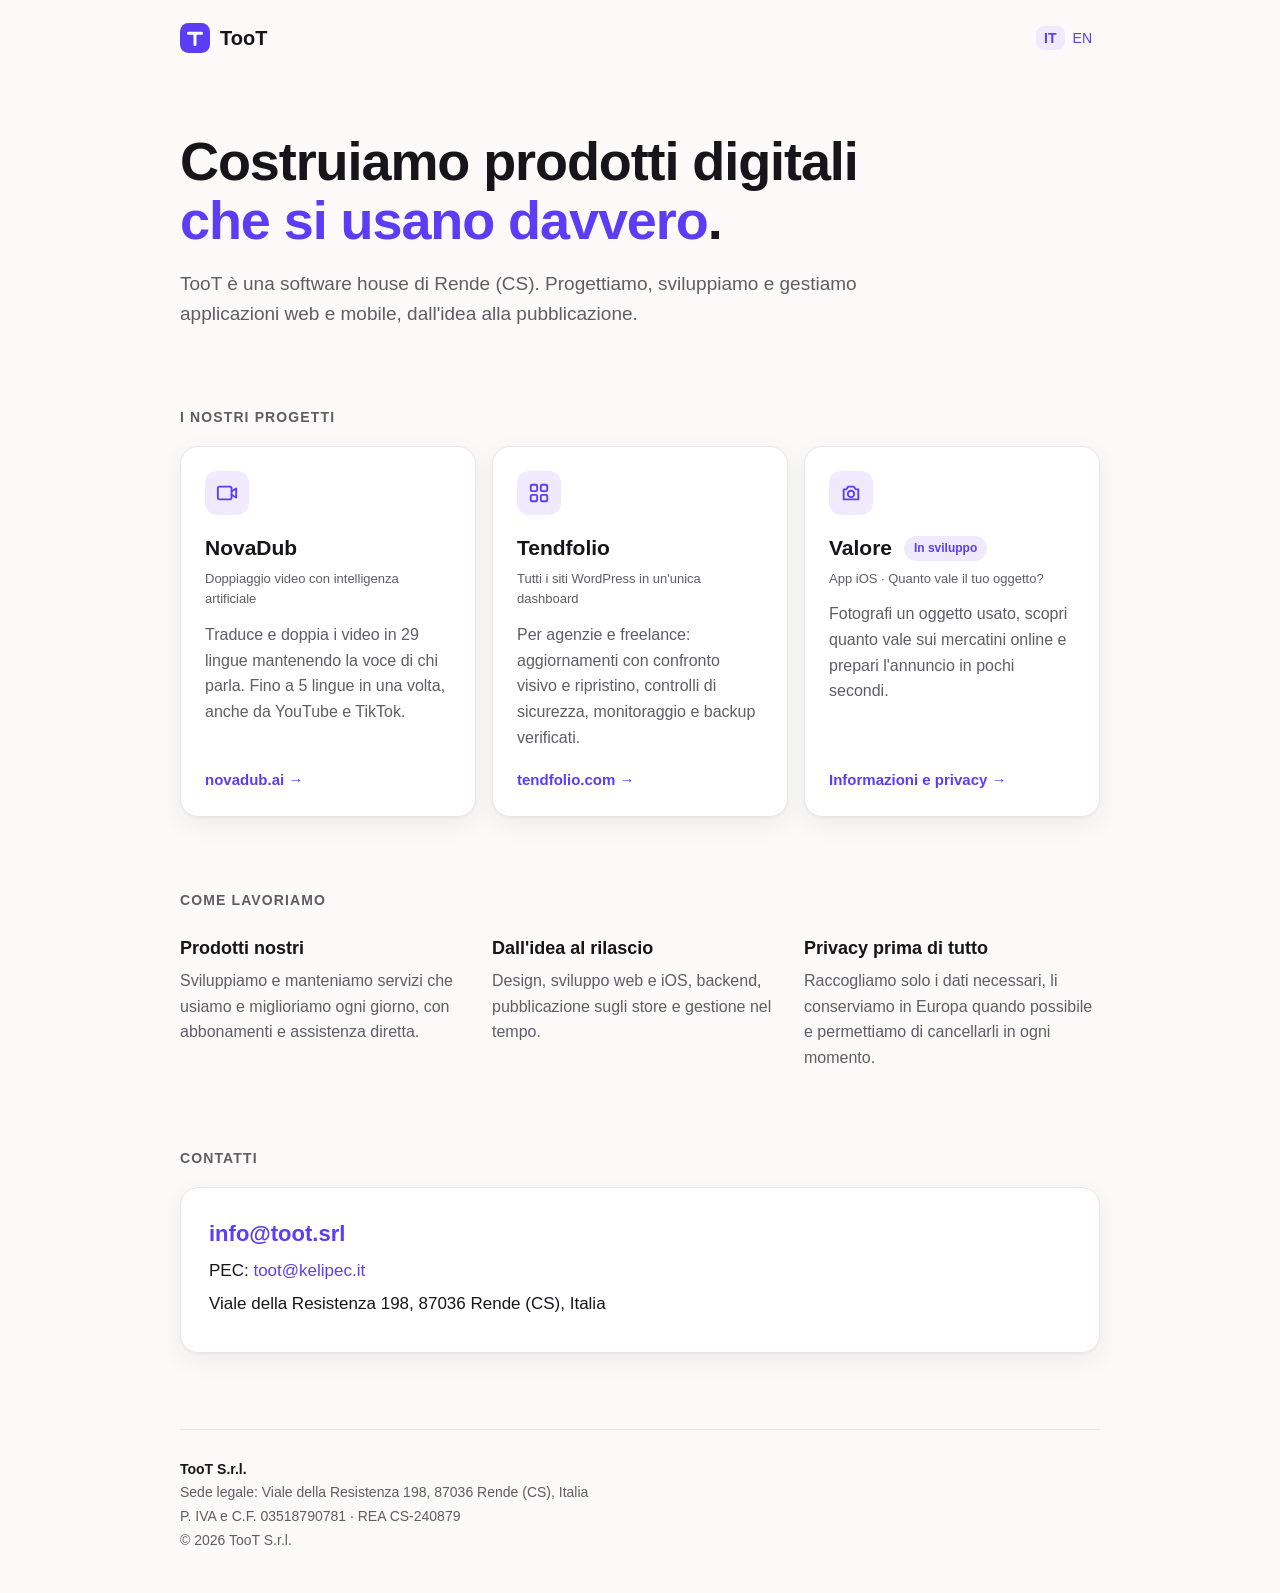
==== index.html @ 6fc220c2 "Sito aziendale di TooT S.r.l. (it, en) Co-Authored-By: Claude Opus 5.5 <noreply@anthropic.com>" ====
<!doctype html>
<html lang="it">
<head>
  <meta charset="utf-8">
  <meta name="viewport" content="width=device-width, initial-scale=1">
  <title>TooT S.r.l. — Prodotti digitali</title>
  <meta name="description" content="TooT S.r.l. progetta e sviluppa prodotti digitali: NovaDub, Tendfolio e Valore.">
  <link rel="alternate" hreflang="it" href="https://toot.srl/">
  <link rel="alternate" hreflang="en" href="https://toot.srl/en/">
  <link rel="icon" href="/favicon.svg" type="image/svg+xml">
  <link rel="stylesheet" href="/style.css">
</head>
<body>
  <div class="wrap">
    <header class="top">
      <a class="brand" href="/">
        <svg viewBox="0 0 32 32" aria-hidden="true"><rect width="32" height="32" rx="9" fill="#5b3df5"/><path d="M9 11h14M16 11v12" stroke="#fff" stroke-width="3.2" stroke-linecap="round"/></svg>
        TooT
      </a>
      <nav class="lang"><span>IT</span><a href="/en/">EN</a></nav>
    </header>

    <div class="hero">
      <h1>Costruiamo prodotti digitali <em>che si usano davvero</em>.</h1>
      <p>TooT è una software house di Rende (CS). Progettiamo, sviluppiamo e gestiamo applicazioni web e mobile, dall'idea alla pubblicazione.</p>
    </div>

    <section id="progetti">
      <h2>I nostri progetti</h2>
      <div class="projects">
        <article class="card">
          <div class="icon"><svg viewBox="0 0 24 24" fill="none" stroke="currentColor" stroke-width="2" stroke-linecap="round" stroke-linejoin="round"><rect x="2" y="5" width="15" height="14" rx="2"/><path d="m17 10 5-3v10l-5-3"/></svg></div>
          <h3>NovaDub</h3>
          <div class="tag">Doppiaggio video con intelligenza artificiale</div>
          <p>Traduce e doppia i video in 29 lingue mantenendo la voce di chi parla. Fino a 5 lingue in una volta, anche da YouTube e TikTok.</p>
          <a class="link" href="https://novadub.ai">novadub.ai →</a>
        </article>
        <article class="card">
          <div class="icon"><svg viewBox="0 0 24 24" fill="none" stroke="currentColor" stroke-width="2" stroke-linecap="round" stroke-linejoin="round"><rect x="3" y="3" width="7" height="7" rx="1.5"/><rect x="14" y="3" width="7" height="7" rx="1.5"/><rect x="3" y="14" width="7" height="7" rx="1.5"/><rect x="14" y="14" width="7" height="7" rx="1.5"/></svg></div>
          <h3>Tendfolio</h3>
          <div class="tag">Tutti i siti WordPress in un'unica dashboard</div>
          <p>Per agenzie e freelance: aggiornamenti con confronto visivo e ripristino, controlli di sicurezza, monitoraggio e backup verificati.</p>
          <a class="link" href="https://tendfolio.com">tendfolio.com →</a>
        </article>
        <article class="card">
          <div class="icon"><svg viewBox="0 0 24 24" fill="none" stroke="currentColor" stroke-width="2" stroke-linecap="round" stroke-linejoin="round"><path d="M4 8h3l2-3h6l2 3h3v11H4z"/><circle cx="12" cy="13" r="3.5"/></svg></div>
          <h3>Valore <span class="pill">In sviluppo</span></h3>
          <div class="tag">App iOS · Quanto vale il tuo oggetto?</div>
          <p>Fotografi un oggetto usato, scopri quanto vale sui mercatini online e prepari l'annuncio in pochi secondi.</p>
          <a class="link" href="https://dicemans.github.io/valore/it/">Informazioni e privacy →</a>
        </article>
      </div>
    </section>

    <section id="chi-siamo">
      <h2>Come lavoriamo</h2>
      <div class="about">
        <div><h3>Prodotti nostri</h3><p>Sviluppiamo e manteniamo servizi che usiamo e miglioriamo ogni giorno, con abbonamenti e assistenza diretta.</p></div>
        <div><h3>Dall'idea al rilascio</h3><p>Design, sviluppo web e iOS, backend, pubblicazione sugli store e gestione nel tempo.</p></div>
        <div><h3>Privacy prima di tutto</h3><p>Raccogliamo solo i dati necessari, li conserviamo in Europa quando possibile e permettiamo di cancellarli in ogni momento.</p></div>
      </div>
    </section>

    <section id="contatti">
      <h2>Contatti</h2>
      <div class="contact">
        <p class="big"><a href="mailto:info@toot.srl">info@toot.srl</a></p>
        <p>PEC: <a href="mailto:toot@kelipec.it">toot@kelipec.it</a></p>
        <p>Viale della Resistenza 198, 87036 Rende (CS), Italia</p>
      </div>
    </section>

    <footer>
      <div class="legal">
        <strong>TooT S.r.l.</strong><br>
        Sede legale: Viale della Resistenza 198, 87036 Rende (CS), Italia<br>
        P. IVA e C.F. 03518790781 · REA CS-240879<br>
        © <span id="y">2026</span> TooT S.r.l.
      </div>
    </footer>
  </div>
  <script>document.getElementById('y').textContent = new Date().getFullYear();</script>
</body>
</html>
---- style.css ----
:root {
  --bg: #fbfaf8;
  --surface: #ffffff;
  --text: #16151a;
  --muted: #5f5c66;
  --line: #e8e5ee;
  --accent: #5b3df5;
  --accent-soft: #efeafe;
  --shadow: 0 1px 2px rgba(22, 21, 26, .04), 0 8px 24px rgba(22, 21, 26, .06);
}
@media (prefers-color-scheme: dark) {
  :root {
    --bg: #0f0e13;
    --surface: #18171e;
    --text: #f2f0f7;
    --muted: #a19dab;
    --line: #2a2833;
    --accent: #9a86ff;
    --accent-soft: #231f3a;
    --shadow: none;
  }
}

* { box-sizing: border-box; }
html { -webkit-text-size-adjust: 100%; }
body {
  margin: 0;
  background: var(--bg);
  color: var(--text);
  font: 17px/1.6 -apple-system, BlinkMacSystemFont, "Inter", "Segoe UI", Roboto, sans-serif;
}
a { color: var(--accent); text-decoration: none; }
a:hover { text-decoration: underline; }
.wrap { max-width: 960px; margin: 0 auto; padding: 0 20px; }

header.top {
  display: flex; align-items: center; justify-content: space-between;
  padding: 22px 0;
}
.brand { display: flex; align-items: center; gap: 10px; font-weight: 700; font-size: 20px; color: var(--text); }
.brand:hover { text-decoration: none; }
.brand svg { width: 30px; height: 30px; }
.lang { font-size: 14px; color: var(--muted); }
.lang a, .lang span { padding: 4px 8px; border-radius: 8px; }
.lang span { background: var(--accent-soft); color: var(--accent); font-weight: 600; }

.hero { padding: 56px 0 40px; }
.hero h1 {
  font-size: clamp(34px, 6vw, 54px); line-height: 1.1; letter-spacing: -0.02em;
  margin: 0 0 18px; max-width: 14em;
}
.hero h1 em { font-style: normal; color: var(--accent); }
.hero p { font-size: 19px; color: var(--muted); max-width: 36em; margin: 0; }

section { padding: 36px 0; }
section h2 { font-size: 14px; text-transform: uppercase; letter-spacing: .08em; color: var(--muted); margin: 0 0 18px; }

.projects { display: grid; grid-template-columns: repeat(auto-fit, minmax(260px, 1fr)); gap: 16px; }
.card {
  background: var(--surface); border: 1px solid var(--line); border-radius: 18px;
  padding: 24px; box-shadow: var(--shadow); display: flex; flex-direction: column;
}
.card .icon {
  width: 44px; height: 44px; border-radius: 12px; display: grid; place-items: center;
  background: var(--accent-soft); color: var(--accent); margin-bottom: 16px;
}
.card .icon svg { width: 22px; height: 22px; }
.card h3 { margin: 0 0 4px; font-size: 21px; }
.card .tag { font-size: 13px; color: var(--muted); margin-bottom: 12px; }
.card p { margin: 0 0 18px; color: var(--muted); font-size: 16px; flex: 1; }
.card .link { font-weight: 600; font-size: 15px; }
.pill {
  display: inline-block; font-size: 12px; font-weight: 600; padding: 3px 10px; border-radius: 999px;
  background: var(--accent-soft); color: var(--accent); margin-left: 6px; vertical-align: 3px;
}

.about { display: grid; grid-template-columns: repeat(auto-fit, minmax(260px, 1fr)); gap: 16px; }
.about div { padding: 4px 0; }
.about h3 { margin: 0 0 6px; font-size: 18px; }
.about p { margin: 0; color: var(--muted); font-size: 16px; }

.contact {
  background: var(--surface); border: 1px solid var(--line); border-radius: 18px; padding: 28px;
  box-shadow: var(--shadow);
}
.contact p { margin: 0 0 6px; }
.contact .big { font-size: 22px; font-weight: 600; }

footer {
  border-top: 1px solid var(--line); margin-top: 40px; padding: 28px 0 40px;
  font-size: 14px; color: var(--muted);
}
footer .legal { line-height: 1.7; }
footer strong { color: var(--text); }
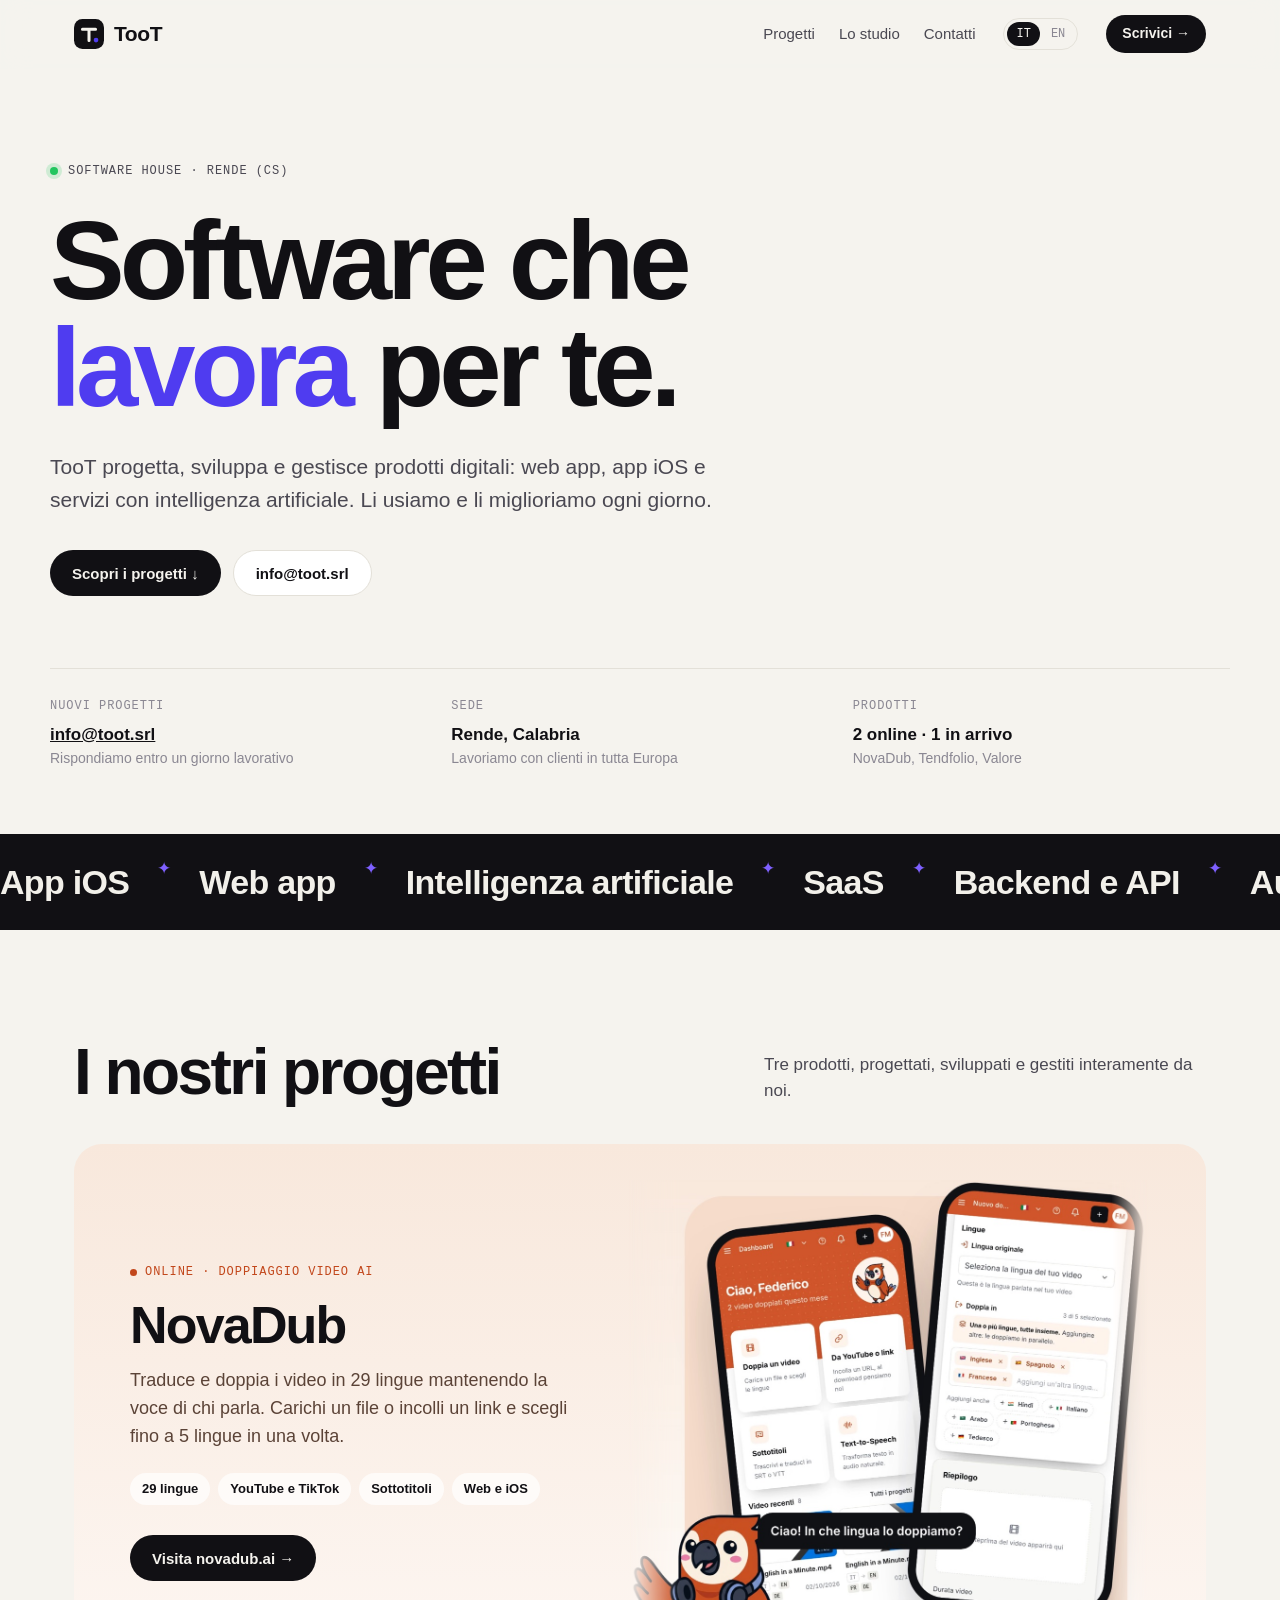
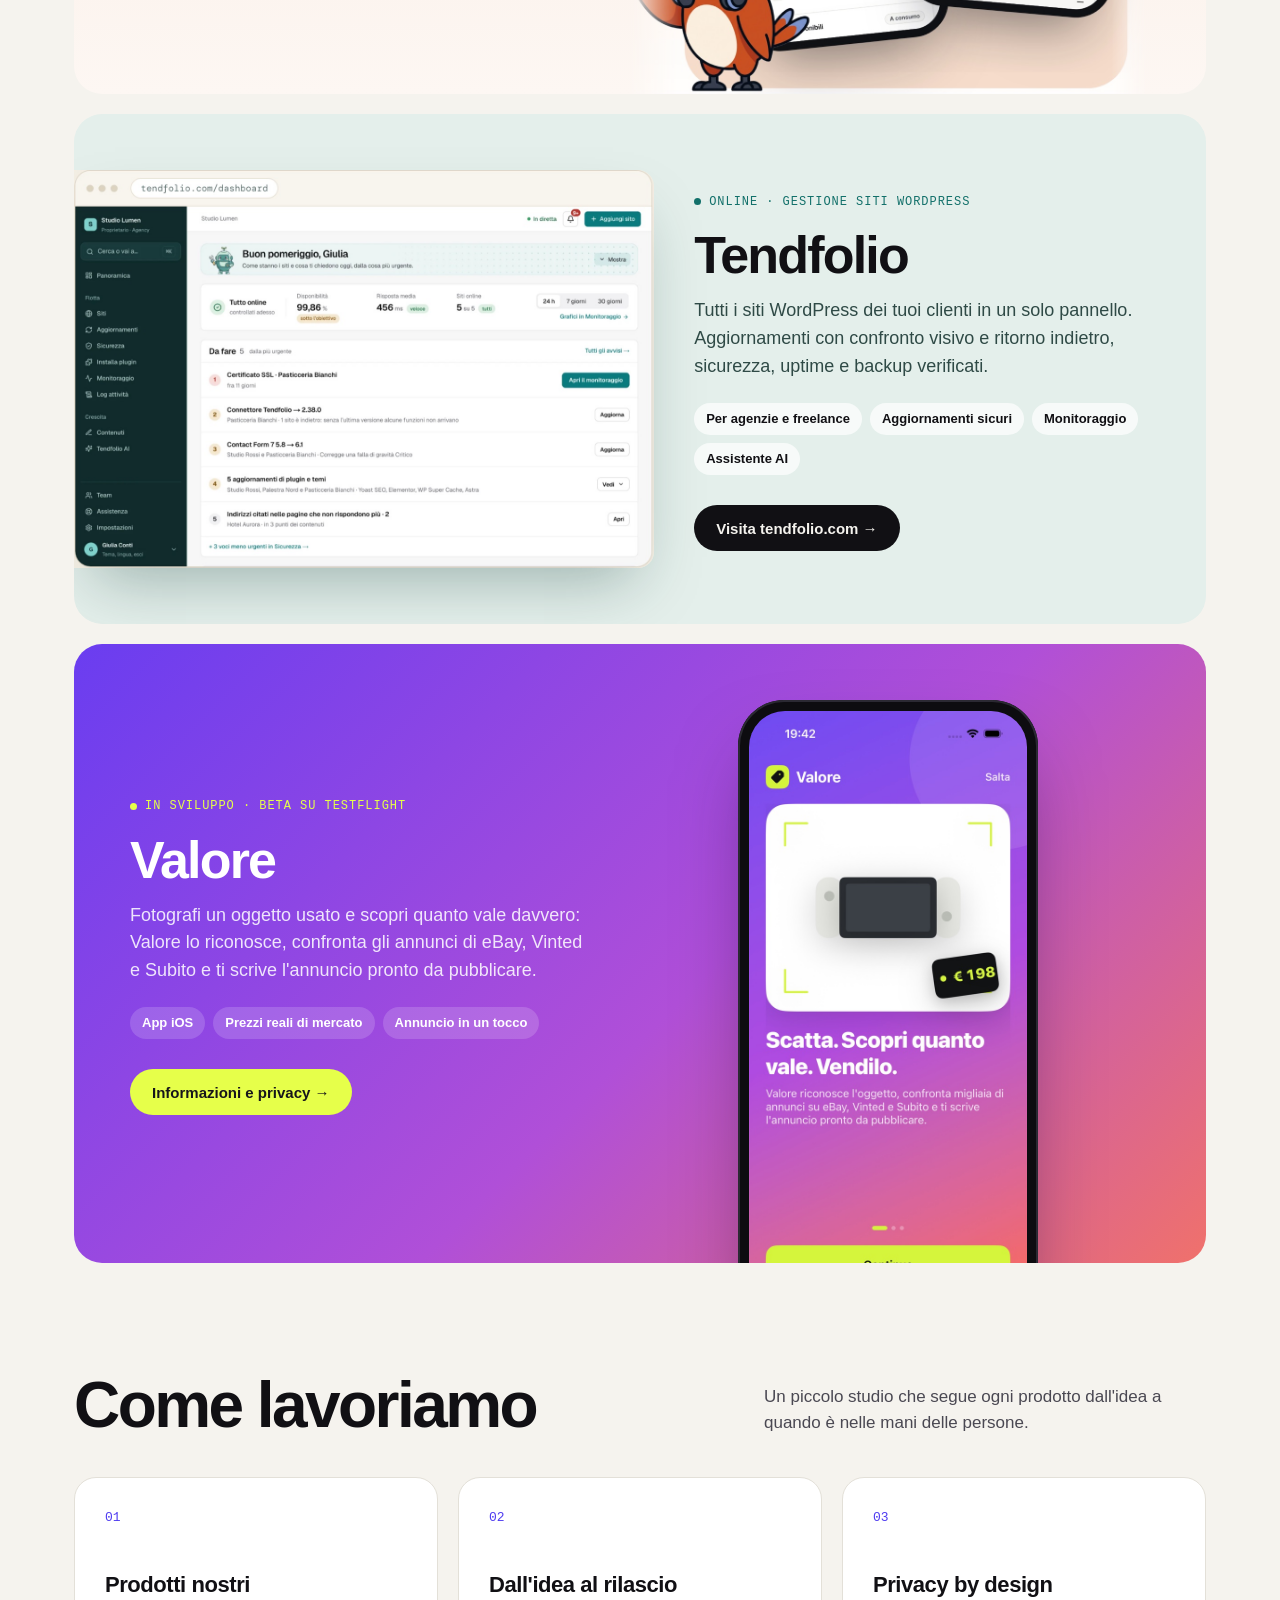
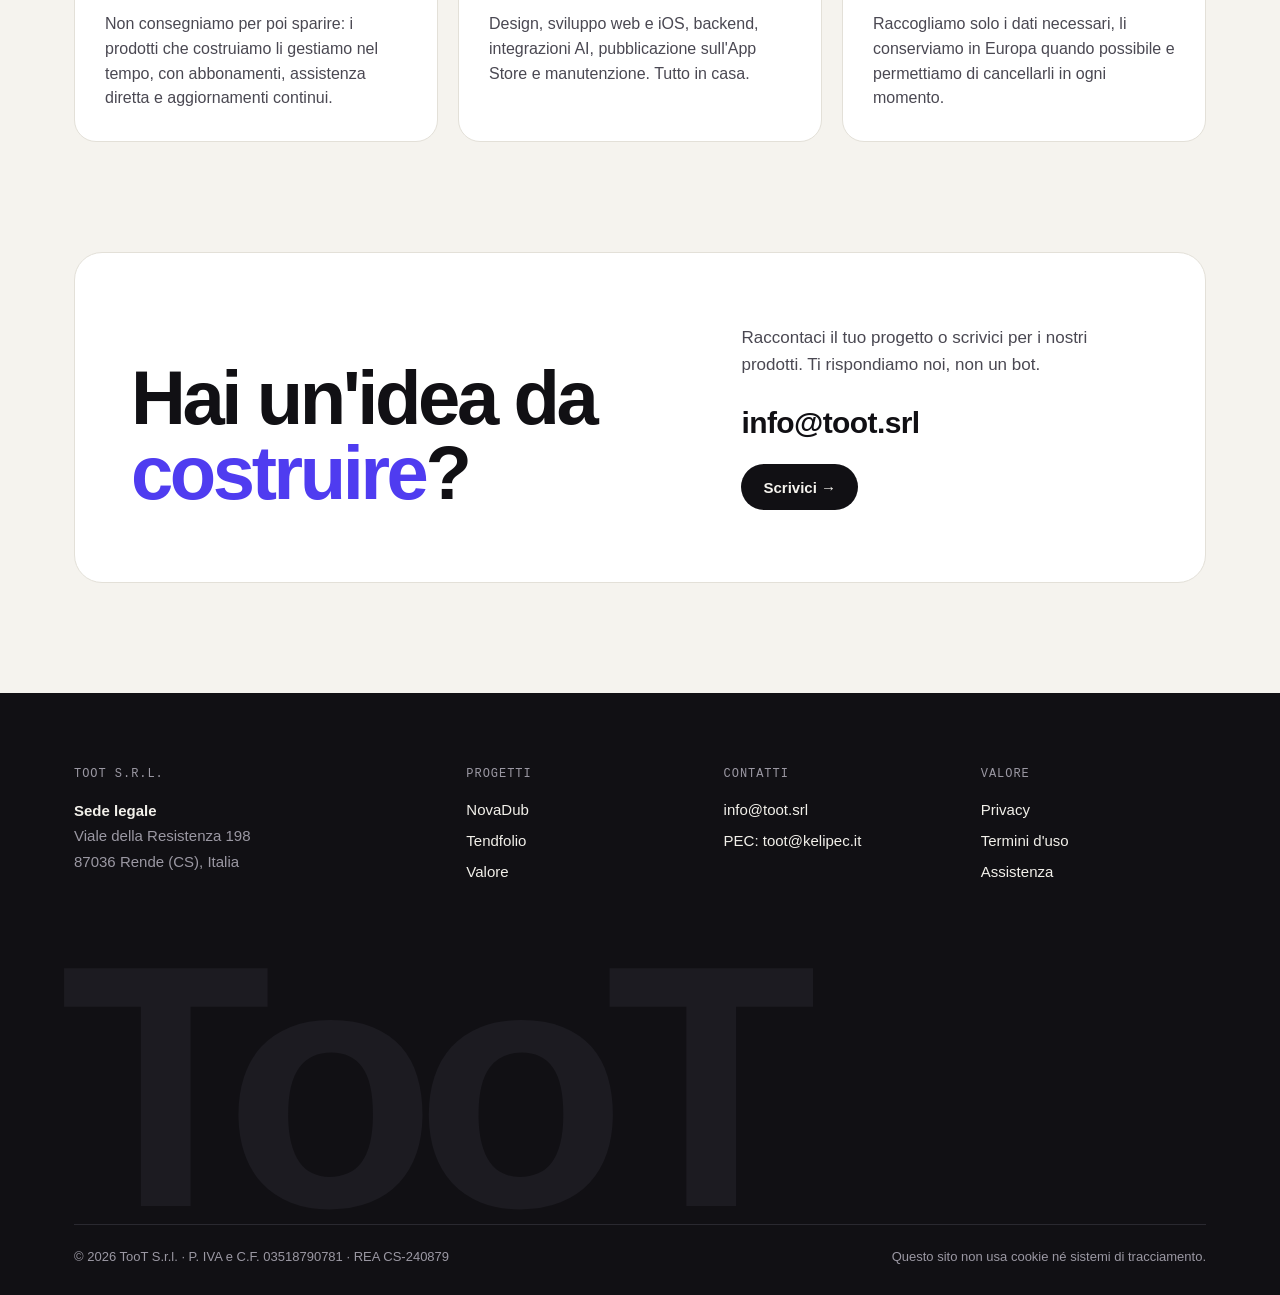
==== commit 99366534: "Nuovo design: progetti con immagini reali, sezione studio, contatti e footer Co-Authored-By: Claude " ====
--- a/index.html
+++ b/index.html
@@ -3,82 +3,149 @@
 <head>
   <meta charset="utf-8">
   <meta name="viewport" content="width=device-width, initial-scale=1">
-  <title>TooT S.r.l. — Prodotti digitali</title>
-  <meta name="description" content="TooT S.r.l. progetta e sviluppa prodotti digitali: NovaDub, Tendfolio e Valore.">
+  <title>TooT S.r.l. — Software house a Rende</title>
+  <meta name="description" content="TooT S.r.l. progetta, sviluppa e gestisce prodotti digitali: NovaDub, Tendfolio e Valore.">
+  <meta property="og:title" content="TooT S.r.l. — Software house a Rende">
+  <meta property="og:description" content="Progettiamo, sviluppiamo e gestiamo prodotti digitali: NovaDub, Tendfolio e Valore.">
+  <meta property="og:image" content="https://toot.srl/img/tendfolio.jpg">
   <link rel="alternate" hreflang="it" href="https://toot.srl/">
   <link rel="alternate" hreflang="en" href="https://toot.srl/en/">
   <link rel="icon" href="/favicon.svg" type="image/svg+xml">
   <link rel="stylesheet" href="/style.css">
 </head>
 <body>
-  <div class="wrap">
-    <header class="top">
+  <header class="nav">
+    <div class="wrap">
       <a class="brand" href="/">
-        <svg viewBox="0 0 32 32" aria-hidden="true"><rect width="32" height="32" rx="9" fill="#5b3df5"/><path d="M9 11h14M16 11v12" stroke="#fff" stroke-width="3.2" stroke-linecap="round"/></svg>
+        <svg viewBox="0 0 32 32" aria-hidden="true"><rect width="32" height="32" rx="9" fill="#111014"/><path d="M9 11h14M16 11v12" stroke="#f5f3ee" stroke-width="3.2" stroke-linecap="round"/><circle cx="23.5" cy="22.5" r="2.5" fill="#4f3cf0"/></svg>
         TooT
       </a>
-      <nav class="lang"><span>IT</span><a href="/en/">EN</a></nav>
-    </header>
+      <nav class="nav-links"><a href="#progetti">Progetti</a><a href="#studio">Lo studio</a><a href="#contatti">Contatti</a></nav>
+      <div class="lang"><span>IT</span><a href="/en/">EN</a></div>
+      <a class="btn btn-dark btn-sm" href="mailto:info@toot.srl">Scrivici →</a>
+    </div>
+  </header>
 
-    <div class="hero">
-      <h1>Costruiamo prodotti digitali <em>che si usano davvero</em>.</h1>
-      <p>TooT è una software house di Rende (CS). Progettiamo, sviluppiamo e gestiamo applicazioni web e mobile, dall'idea alla pubblicazione.</p>
+  <main>
+    <div class="wrap hero">
+      <div class="eyebrow mono"><i></i>Software house · Rende (CS)</div>
+      <h1>Software che <em>lavora</em> per te.</h1>
+      <p class="lead">TooT progetta, sviluppa e gestisce prodotti digitali: web app, app iOS e servizi con intelligenza artificiale. Li usiamo e li miglioriamo ogni giorno.</p>
+      <div class="actions">
+        <a class="btn btn-dark" href="#progetti">Scopri i progetti ↓</a>
+        <a class="btn btn-ghost" href="mailto:info@toot.srl">info@toot.srl</a>
+      </div>
+      <div class="facts">
+        <div><div class="mono">Nuovi progetti</div><p><a href="mailto:info@toot.srl">info@toot.srl</a><small>Rispondiamo entro un giorno lavorativo</small></p></div>
+        <div><div class="mono">Sede</div><p>Rende, Calabria<small>Lavoriamo con clienti in tutta Europa</small></p></div>
+        <div><div class="mono">Prodotti</div><p>2 online · 1 in arrivo<small>NovaDub, Tendfolio, Valore</small></p></div>
+      </div>
+    </div>
+
+    <div class="band" aria-hidden="true">
+      <div class="track">
+        <span>App iOS</span><b>✦</b><span>Web app</span><b>✦</b><span>Intelligenza artificiale</span><b>✦</b><span>SaaS</span><b>✦</b><span>Backend e API</span><b>✦</b><span>Automazioni</span><b>✦</b>
+        <span>App iOS</span><b>✦</b><span>Web app</span><b>✦</b><span>Intelligenza artificiale</span><b>✦</b><span>SaaS</span><b>✦</b><span>Backend e API</span><b>✦</b><span>Automazioni</span><b>✦</b>
+      </div>
     </div>
 
     <section id="progetti">
-      <h2>I nostri progetti</h2>
-      <div class="projects">
-        <article class="card">
-          <div class="icon"><svg viewBox="0 0 24 24" fill="none" stroke="currentColor" stroke-width="2" stroke-linecap="round" stroke-linejoin="round"><rect x="2" y="5" width="15" height="14" rx="2"/><path d="m17 10 5-3v10l-5-3"/></svg></div>
-          <h3>NovaDub</h3>
-          <div class="tag">Doppiaggio video con intelligenza artificiale</div>
-          <p>Traduce e doppia i video in 29 lingue mantenendo la voce di chi parla. Fino a 5 lingue in una volta, anche da YouTube e TikTok.</p>
-          <a class="link" href="https://novadub.ai">novadub.ai →</a>
-        </article>
-        <article class="card">
-          <div class="icon"><svg viewBox="0 0 24 24" fill="none" stroke="currentColor" stroke-width="2" stroke-linecap="round" stroke-linejoin="round"><rect x="3" y="3" width="7" height="7" rx="1.5"/><rect x="14" y="3" width="7" height="7" rx="1.5"/><rect x="3" y="14" width="7" height="7" rx="1.5"/><rect x="14" y="14" width="7" height="7" rx="1.5"/></svg></div>
-          <h3>Tendfolio</h3>
-          <div class="tag">Tutti i siti WordPress in un'unica dashboard</div>
-          <p>Per agenzie e freelance: aggiornamenti con confronto visivo e ripristino, controlli di sicurezza, monitoraggio e backup verificati.</p>
-          <a class="link" href="https://tendfolio.com">tendfolio.com →</a>
-        </article>
-        <article class="card">
-          <div class="icon"><svg viewBox="0 0 24 24" fill="none" stroke="currentColor" stroke-width="2" stroke-linecap="round" stroke-linejoin="round"><path d="M4 8h3l2-3h6l2 3h3v11H4z"/><circle cx="12" cy="13" r="3.5"/></svg></div>
-          <h3>Valore <span class="pill">In sviluppo</span></h3>
-          <div class="tag">App iOS · Quanto vale il tuo oggetto?</div>
-          <p>Fotografi un oggetto usato, scopri quanto vale sui mercatini online e prepari l'annuncio in pochi secondi.</p>
-          <a class="link" href="https://dicemans.github.io/valore/it/">Informazioni e privacy →</a>
-        </article>
+      <div class="wrap">
+        <div class="section-head">
+          <h2>I nostri progetti</h2>
+          <p>Tre prodotti, progettati, sviluppati e gestiti interamente da noi.</p>
+        </div>
+
+        <div class="projects">
+          <article class="project p-nova">
+            <div class="copy">
+              <div class="mono badge"><i></i>Online · Doppiaggio video AI</div>
+              <h3>NovaDub</h3>
+              <p>Traduce e doppia i video in 29 lingue mantenendo la voce di chi parla. Carichi un file o incolli un link e scegli fino a 5 lingue in una volta.</p>
+              <ul class="chips"><li>29 lingue</li><li>YouTube e TikTok</li><li>Sottotitoli</li><li>Web e iOS</li></ul>
+              <a class="btn btn-dark" href="https://novadub.ai">Visita novadub.ai →</a>
+            </div>
+            <div class="visual"><img src="/img/novadub.jpg" alt="L'app NovaDub: dashboard e scelta delle lingue per il doppiaggio" width="1100" height="1087" loading="lazy"></div>
+          </article>
+
+          <article class="project p-tend flip">
+            <div class="copy">
+              <div class="mono badge"><i></i>Online · Gestione siti WordPress</div>
+              <h3>Tendfolio</h3>
+              <p>Tutti i siti WordPress dei tuoi clienti in un solo pannello. Aggiornamenti con confronto visivo e ritorno indietro, sicurezza, uptime e backup verificati.</p>
+              <ul class="chips"><li>Per agenzie e freelance</li><li>Aggiornamenti sicuri</li><li>Monitoraggio</li><li>Assistente AI</li></ul>
+              <a class="btn btn-dark" href="https://tendfolio.com">Visita tendfolio.com →</a>
+            </div>
+            <div class="visual"><img src="/img/tendfolio.jpg" alt="La dashboard di Tendfolio con lo stato dei siti e le attività da fare" width="1300" height="892" loading="lazy"></div>
+          </article>
+
+          <article class="project p-valore">
+            <div class="copy">
+              <div class="mono badge"><i></i>In sviluppo · Beta su TestFlight</div>
+              <h3>Valore</h3>
+              <p>Fotografi un oggetto usato e scopri quanto vale davvero: Valore lo riconosce, confronta gli annunci di eBay, Vinted e Subito e ti scrive l'annuncio pronto da pubblicare.</p>
+              <ul class="chips"><li>App iOS</li><li>Prezzi reali di mercato</li><li>Annuncio in un tocco</li></ul>
+              <a class="btn btn-dark" href="https://dicemans.github.io/valore/it/">Informazioni e privacy →</a>
+            </div>
+            <div class="visual"><div class="phone"><img src="/img/valore.jpg" alt="Valore: scatta, scopri quanto vale, vendilo" width="598" height="1300" loading="lazy"></div></div>
+          </article>
+        </div>
       </div>
     </section>
 
-    <section id="chi-siamo">
-      <h2>Come lavoriamo</h2>
-      <div class="about">
-        <div><h3>Prodotti nostri</h3><p>Sviluppiamo e manteniamo servizi che usiamo e miglioriamo ogni giorno, con abbonamenti e assistenza diretta.</p></div>
-        <div><h3>Dall'idea al rilascio</h3><p>Design, sviluppo web e iOS, backend, pubblicazione sugli store e gestione nel tempo.</p></div>
-        <div><h3>Privacy prima di tutto</h3><p>Raccogliamo solo i dati necessari, li conserviamo in Europa quando possibile e permettiamo di cancellarli in ogni momento.</p></div>
+    <section id="studio">
+      <div class="wrap">
+        <div class="section-head">
+          <h2>Come lavoriamo</h2>
+          <p>Un piccolo studio che segue ogni prodotto dall'idea a quando è nelle mani delle persone.</p>
+        </div>
+        <div class="pillars">
+          <div class="pillar"><div class="num">01</div><h3>Prodotti nostri</h3><p>Non consegniamo per poi sparire: i prodotti che costruiamo li gestiamo nel tempo, con abbonamenti, assistenza diretta e aggiornamenti continui.</p></div>
+          <div class="pillar"><div class="num">02</div><h3>Dall'idea al rilascio</h3><p>Design, sviluppo web e iOS, backend, integrazioni AI, pubblicazione sull'App Store e manutenzione. Tutto in casa.</p></div>
+          <div class="pillar"><div class="num">03</div><h3>Privacy by design</h3><p>Raccogliamo solo i dati necessari, li conserviamo in Europa quando possibile e permettiamo di cancellarli in ogni momento.</p></div>
+        </div>
       </div>
     </section>
 
-    <section id="contatti">
-      <h2>Contatti</h2>
-      <div class="contact">
-        <p class="big"><a href="mailto:info@toot.srl">info@toot.srl</a></p>
-        <p>PEC: <a href="mailto:toot@kelipec.it">toot@kelipec.it</a></p>
-        <p>Viale della Resistenza 198, 87036 Rende (CS), Italia</p>
+    <div class="wrap" id="contatti">
+      <div class="cta">
+        <h2>Hai un'idea da <em>costruire</em>?</h2>
+        <div class="side">
+          <p>Raccontaci il tuo progetto o scrivici per i nostri prodotti. Ti rispondiamo noi, non un bot.</p>
+          <a class="mail" href="mailto:info@toot.srl">info@toot.srl</a>
+          <a class="btn btn-dark" href="mailto:info@toot.srl">Scrivici →</a>
+        </div>
       </div>
-    </section>
+    </div>
+  </main>
 
-    <footer>
-      <div class="legal">
-        <strong>TooT S.r.l.</strong><br>
-        Sede legale: Viale della Resistenza 198, 87036 Rende (CS), Italia<br>
-        P. IVA e C.F. 03518790781 · REA CS-240879<br>
-        © <span id="y">2026</span> TooT S.r.l.
+  <footer>
+    <div class="wrap">
+      <div class="foot-grid">
+        <div class="foot-about">
+          <div class="mono">TooT S.r.l.</div>
+          <p><strong>Sede legale</strong><br>Viale della Resistenza 198<br>87036 Rende (CS), Italia</p>
+        </div>
+        <div>
+          <div class="mono">Progetti</div>
+          <ul><li><a href="https://novadub.ai">NovaDub</a></li><li><a href="https://tendfolio.com">Tendfolio</a></li><li><a href="https://dicemans.github.io/valore/it/">Valore</a></li></ul>
+        </div>
+        <div>
+          <div class="mono">Contatti</div>
+          <ul><li><a href="mailto:info@toot.srl">info@toot.srl</a></li><li><a href="mailto:toot@kelipec.it">PEC: toot@kelipec.it</a></li></ul>
+        </div>
+        <div>
+          <div class="mono">Valore</div>
+          <ul><li><a href="https://dicemans.github.io/valore/it/privacy">Privacy</a></li><li><a href="https://dicemans.github.io/valore/it/terms">Termini d'uso</a></li><li><a href="https://dicemans.github.io/valore/it/support">Assistenza</a></li></ul>
+        </div>
       </div>
-    </footer>
-  </div>
-  <script>document.getElementById('y').textContent = new Date().getFullYear();</script>
+      <div class="wordmark" aria-hidden="true">TooT</div>
+      <div class="legal-bar">
+        <span>© <span class="y">2026</span> TooT S.r.l. · P. IVA e C.F. 03518790781 · REA CS-240879</span>
+        <span>Questo sito non usa cookie né sistemi di tracciamento.</span>
+      </div>
+    </div>
+  </footer>
+  <script>document.querySelectorAll('.y').forEach(function (el) { el.textContent = new Date().getFullYear(); });</script>
 </body>
 </html>
--- a/style.css
+++ b/style.css
@@ -1,94 +1,195 @@
 :root {
-  --bg: #fbfaf8;
-  --surface: #ffffff;
-  --text: #16151a;
-  --muted: #5f5c66;
-  --line: #e8e5ee;
-  --accent: #5b3df5;
-  --accent-soft: #efeafe;
-  --shadow: 0 1px 2px rgba(22, 21, 26, .04), 0 8px 24px rgba(22, 21, 26, .06);
-}
-@media (prefers-color-scheme: dark) {
-  :root {
-    --bg: #0f0e13;
-    --surface: #18171e;
-    --text: #f2f0f7;
-    --muted: #a19dab;
-    --line: #2a2833;
-    --accent: #9a86ff;
-    --accent-soft: #231f3a;
-    --shadow: none;
-  }
+  --paper: #f5f3ee;
+  --card: #ffffff;
+  --ink: #111014;
+  --ink-2: #4a4852;
+  --ink-3: #8a8792;
+  --line: #e3e0d8;
+  --accent: #4f3cf0;
+  --night: #111014;
+  --night-2: #1c1b21;
+  --night-text: #f2f0ea;
+  --night-muted: #9b98a3;
+  --nova: #f7e6da;
+  --nova-ink: #c2471b;
+  --tend: #e4efeb;
+  --tend-ink: #12706a;
+  --sans: -apple-system, BlinkMacSystemFont, "SF Pro Display", "Segoe UI", Roboto, "Helvetica Neue", Arial, sans-serif;
+  --mono: ui-monospace, "SF Mono", SFMono-Regular, Menlo, Consolas, monospace;
+  --radius: 28px;
 }
 
 * { box-sizing: border-box; }
-html { -webkit-text-size-adjust: 100%; }
+html { -webkit-text-size-adjust: 100%; scroll-behavior: smooth; }
 body {
   margin: 0;
-  background: var(--bg);
-  color: var(--text);
-  font: 17px/1.6 -apple-system, BlinkMacSystemFont, "Inter", "Segoe UI", Roboto, sans-serif;
+  background: var(--paper);
+  color: var(--ink);
+  font: 17px/1.55 var(--sans);
+  -webkit-font-smoothing: antialiased;
+  overflow-x: hidden;
 }
-a { color: var(--accent); text-decoration: none; }
-a:hover { text-decoration: underline; }
-.wrap { max-width: 960px; margin: 0 auto; padding: 0 20px; }
+img { display: block; max-width: 100%; height: auto; }
+a { color: inherit; }
+.wrap { max-width: 1180px; margin: 0 auto; padding: 0 24px; }
+.mono { font-family: var(--mono); font-size: 12px; letter-spacing: .08em; text-transform: uppercase; }
 
-header.top {
-  display: flex; align-items: center; justify-content: space-between;
-  padding: 22px 0;
+/* Nav */
+.nav {
+  position: sticky; top: 0; z-index: 10;
+  background: color-mix(in srgb, var(--paper) 82%, transparent);
+  backdrop-filter: saturate(1.6) blur(14px);
+  -webkit-backdrop-filter: saturate(1.6) blur(14px);
+  border-bottom: 1px solid transparent;
 }
-.brand { display: flex; align-items: center; gap: 10px; font-weight: 700; font-size: 20px; color: var(--text); }
-.brand:hover { text-decoration: none; }
-.brand svg { width: 30px; height: 30px; }
-.lang { font-size: 14px; color: var(--muted); }
-.lang a, .lang span { padding: 4px 8px; border-radius: 8px; }
-.lang span { background: var(--accent-soft); color: var(--accent); font-weight: 600; }
+.nav .wrap { display: flex; align-items: center; gap: 28px; height: 68px; }
+.brand { display: flex; align-items: center; gap: 10px; font-weight: 800; font-size: 21px; letter-spacing: -.02em; text-decoration: none; }
+.brand svg { width: 30px; height: 30px; flex: none; }
+.nav-links { display: flex; gap: 24px; margin-left: auto; font-size: 15px; }
+.nav-links a { text-decoration: none; color: var(--ink-2); }
+.nav-links a:hover { color: var(--ink); }
+.lang { display: flex; gap: 2px; font-family: var(--mono); font-size: 12px; border: 1px solid var(--line); border-radius: 999px; padding: 3px; }
+.lang a, .lang span { padding: 3px 9px; border-radius: 999px; text-decoration: none; color: var(--ink-3); }
+.lang span { background: var(--ink); color: var(--paper); }
 
-.hero { padding: 56px 0 40px; }
+.btn {
+  display: inline-flex; align-items: center; gap: 8px; height: 46px; padding: 0 22px;
+  border-radius: 999px; font-weight: 600; font-size: 15px; text-decoration: none;
+  transition: transform .15s ease, background .15s ease;
+}
+.btn:hover { transform: translateY(-1px); }
+.btn-dark { background: var(--ink); color: var(--paper); }
+.btn-ghost { border: 1px solid var(--line); background: var(--card); color: var(--ink); }
+.btn-light { background: var(--paper); color: var(--ink); }
+.btn-sm { height: 38px; padding: 0 16px; font-size: 14px; }
+
+/* Hero */
+.hero { padding: 88px 0 64px; }
+.eyebrow { display: inline-flex; align-items: center; gap: 10px; color: var(--ink-2); margin-bottom: 28px; }
+.eyebrow i { width: 8px; height: 8px; border-radius: 50%; background: #22c55e; box-shadow: 0 0 0 4px rgba(34, 197, 94, .18); }
 .hero h1 {
-  font-size: clamp(34px, 6vw, 54px); line-height: 1.1; letter-spacing: -0.02em;
-  margin: 0 0 18px; max-width: 14em;
+  font-size: clamp(46px, 9vw, 112px); line-height: .95; letter-spacing: -.045em; font-weight: 800;
+  margin: 0 0 30px; max-width: 11ch;
 }
 .hero h1 em { font-style: normal; color: var(--accent); }
-.hero p { font-size: 19px; color: var(--muted); max-width: 36em; margin: 0; }
+.hero .lead { font-size: clamp(18px, 2vw, 21px); color: var(--ink-2); max-width: 34em; margin: 0 0 34px; }
+.hero .actions { display: flex; flex-wrap: wrap; gap: 12px; }
+.facts {
+  display: grid; grid-template-columns: repeat(3, 1fr); gap: 24px;
+  margin-top: 72px; padding-top: 28px; border-top: 1px solid var(--line);
+}
+.facts .mono { color: var(--ink-3); margin-bottom: 6px; }
+.facts p { margin: 0; font-weight: 600; }
+.facts small { display: block; color: var(--ink-3); font-weight: 400; font-size: 14px; }
 
-section { padding: 36px 0; }
-section h2 { font-size: 14px; text-transform: uppercase; letter-spacing: .08em; color: var(--muted); margin: 0 0 18px; }
+/* Marquee */
+.band { background: var(--night); color: var(--night-text); overflow: hidden; padding: 22px 0; }
+.track { display: flex; width: max-content; animation: slide 38s linear infinite; }
+.track span { font-size: clamp(22px, 3vw, 34px); font-weight: 700; letter-spacing: -.02em; white-space: nowrap; padding-right: 28px; }
+.track b { color: var(--accent); filter: brightness(1.6); padding-right: 28px; font-weight: 400; }
+@keyframes slide { to { transform: translateX(-50%); } }
+@media (prefers-reduced-motion: reduce) { .track { animation: none; } }
 
-.projects { display: grid; grid-template-columns: repeat(auto-fit, minmax(260px, 1fr)); gap: 16px; }
-.card {
-  background: var(--surface); border: 1px solid var(--line); border-radius: 18px;
-  padding: 24px; box-shadow: var(--shadow); display: flex; flex-direction: column;
+/* Sections */
+section { padding: 110px 0 0; }
+.section-head { display: flex; justify-content: space-between; align-items: end; gap: 24px; margin-bottom: 40px; flex-wrap: wrap; }
+.section-head h2 { font-size: clamp(36px, 5.5vw, 64px); line-height: 1; letter-spacing: -.04em; margin: 0; font-weight: 800; }
+.section-head p { margin: 0; color: var(--ink-2); max-width: 26em; }
+
+/* Projects */
+.projects { display: grid; gap: 20px; }
+.project {
+  display: grid; grid-template-columns: 1fr 1.15fr; align-items: center; gap: 40px;
+  border-radius: var(--radius); padding: 56px; overflow: hidden; position: relative;
 }
-.card .icon {
-  width: 44px; height: 44px; border-radius: 12px; display: grid; place-items: center;
-  background: var(--accent-soft); color: var(--accent); margin-bottom: 16px;
-}
-.card .icon svg { width: 22px; height: 22px; }
-.card h3 { margin: 0 0 4px; font-size: 21px; }
-.card .tag { font-size: 13px; color: var(--muted); margin-bottom: 12px; }
-.card p { margin: 0 0 18px; color: var(--muted); font-size: 16px; flex: 1; }
-.card .link { font-weight: 600; font-size: 15px; }
-.pill {
-  display: inline-block; font-size: 12px; font-weight: 600; padding: 3px 10px; border-radius: 999px;
-  background: var(--accent-soft); color: var(--accent); margin-left: 6px; vertical-align: 3px;
+.project.flip { grid-template-columns: 1.15fr 1fr; }
+.project.flip .copy { order: 2; }
+.project .copy .mono { margin-bottom: 18px; }
+.project h3 { font-size: clamp(34px, 4.4vw, 52px); line-height: 1; letter-spacing: -.035em; margin: 0 0 16px; font-weight: 800; }
+.project p { margin: 0 0 22px; font-size: 18px; max-width: 30em; }
+.chips { display: flex; flex-wrap: wrap; gap: 8px; margin-bottom: 30px; padding: 0; list-style: none; }
+.chips li { font-size: 13px; font-weight: 600; padding: 6px 12px; border-radius: 999px; background: rgba(255, 255, 255, .7); }
+.badge { display: inline-flex; align-items: center; gap: 8px; }
+.badge i { width: 7px; height: 7px; border-radius: 50%; background: currentColor; }
+
+.p-nova { background: linear-gradient(180deg, #f8e8dc 0%, #fdf7f3 100%); }
+.p-nova .mono, .p-nova .badge { color: var(--nova-ink); }
+.p-nova p { color: #5b4337; }
+.p-nova .visual img {
+  width: 100%; max-width: 520px; margin: -20px auto -56px;
+  -webkit-mask-image: linear-gradient(90deg, transparent 0, #000 10%, #000 93%, transparent 100%); mask-image: linear-gradient(90deg, transparent 0, #000 10%, #000 93%, transparent 100%);
 }
 
-.about { display: grid; grid-template-columns: repeat(auto-fit, minmax(260px, 1fr)); gap: 16px; }
-.about div { padding: 4px 0; }
-.about h3 { margin: 0 0 6px; font-size: 18px; }
-.about p { margin: 0; color: var(--muted); font-size: 16px; }
+.p-tend { background: var(--tend); }
+.p-tend .mono, .p-tend .badge { color: var(--tend-ink); }
+.p-tend p { color: #2f4a46; }
+.p-tend .visual img { width: calc(100% + 56px); max-width: none; margin-left: -56px; border-radius: 0 16px 16px 0; box-shadow: 0 30px 60px -20px rgba(18, 60, 55, .35); }
 
-.contact {
-  background: var(--surface); border: 1px solid var(--line); border-radius: 18px; padding: 28px;
-  box-shadow: var(--shadow);
+.p-valore { background: linear-gradient(135deg, #6a3df0 0%, #b04fd8 55%, #f0716b 100%); color: #fff; }
+.p-valore .mono, .p-valore .badge { color: #e6ff4a; }
+.p-valore p { color: rgba(255, 255, 255, .86); }
+.p-valore .chips li { background: rgba(255, 255, 255, .16); color: #fff; }
+.p-valore .btn-dark { background: #e6ff4a; color: #16151a; }
+.phone {
+  width: min(300px, 70%); margin: 0 auto -120px; border-radius: 46px; padding: 11px;
+  background: #0d0c10; box-shadow: 0 40px 80px -24px rgba(30, 8, 60, .55), inset 0 0 0 2px #2b2933;
 }
-.contact p { margin: 0 0 6px; }
-.contact .big { font-size: 22px; font-weight: 600; }
+.phone img { border-radius: 36px; }
 
-footer {
-  border-top: 1px solid var(--line); margin-top: 40px; padding: 28px 0 40px;
-  font-size: 14px; color: var(--muted);
+/* Studio */
+.pillars { display: grid; grid-template-columns: repeat(3, 1fr); gap: 20px; }
+.pillar { background: var(--card); border: 1px solid var(--line); border-radius: 22px; padding: 30px; }
+.pillar .num { font-family: var(--mono); font-size: 13px; color: var(--accent); margin-bottom: 40px; }
+.pillar h3 { font-size: 22px; letter-spacing: -.02em; margin: 0 0 10px; }
+.pillar p { margin: 0; color: var(--ink-2); font-size: 16px; }
+
+/* CTA */
+.cta {
+  margin-top: 110px; background: var(--card); border: 1px solid var(--line); border-radius: var(--radius);
+  padding: 72px 56px; display: grid; grid-template-columns: 1.4fr 1fr; gap: 40px; align-items: end;
 }
-footer .legal { line-height: 1.7; }
-footer strong { color: var(--text); }
+.cta h2 { font-size: clamp(38px, 6vw, 76px); line-height: .98; letter-spacing: -.045em; margin: 0; font-weight: 800; }
+.cta h2 em { font-style: normal; color: var(--accent); }
+.cta .side p { color: var(--ink-2); margin: 0 0 22px; }
+.cta .mail { display: block; font-size: clamp(22px, 2.6vw, 30px); font-weight: 700; letter-spacing: -.02em; margin-bottom: 18px; text-decoration: none; }
+.cta .mail:hover { color: var(--accent); }
+
+/* Footer */
+footer { background: var(--night); color: var(--night-text); margin-top: 110px; padding: 72px 0 0; overflow: hidden; }
+.foot-grid { display: grid; grid-template-columns: 1.6fr 1fr 1fr 1fr; gap: 32px; }
+footer .mono { color: var(--night-muted); margin-bottom: 14px; }
+footer ul { list-style: none; margin: 0; padding: 0; display: grid; gap: 8px; font-size: 15px; }
+footer a { text-decoration: none; color: var(--night-text); }
+footer a:hover { color: #fff; text-decoration: underline; }
+.foot-about p { margin: 0; color: var(--night-muted); font-size: 15px; line-height: 1.7; }
+.foot-about strong { color: var(--night-text); }
+.wordmark {
+  font-size: clamp(120px, 27vw, 380px); font-weight: 800; letter-spacing: -.06em; line-height: .8;
+  margin: 64px 0 0 -0.04em; color: var(--night-2); user-select: none; white-space: nowrap;
+}
+.legal-bar {
+  display: flex; justify-content: space-between; gap: 16px; flex-wrap: wrap;
+  border-top: 1px solid #2a2930; padding: 22px 0 28px; font-size: 13px; color: var(--night-muted);
+}
+
+/* Responsive */
+@media (max-width: 900px) {
+  .nav-links { display: none; }
+  .lang { margin-left: auto; }
+  .project, .project.flip { grid-template-columns: 1fr; padding: 36px 26px; gap: 28px; }
+  .project.flip .copy { order: 0; }
+  .p-nova .visual img { margin: 0 auto -36px; }
+  .p-tend .visual img { width: 100%; margin-left: 0; border-radius: 14px; }
+  .phone { margin-bottom: -90px; }
+  .pillars { grid-template-columns: 1fr; }
+  .cta { grid-template-columns: 1fr; padding: 44px 26px; }
+  .foot-grid { grid-template-columns: 1fr 1fr; }
+  .foot-about { grid-column: 1 / -1; }
+}
+@media (max-width: 560px) {
+  .wrap { padding: 0 16px; }
+  .nav .btn { display: none; }
+  .hero { padding: 56px 0 48px; }
+  .facts { grid-template-columns: 1fr; gap: 18px; margin-top: 48px; }
+  section { padding-top: 80px; }
+}
